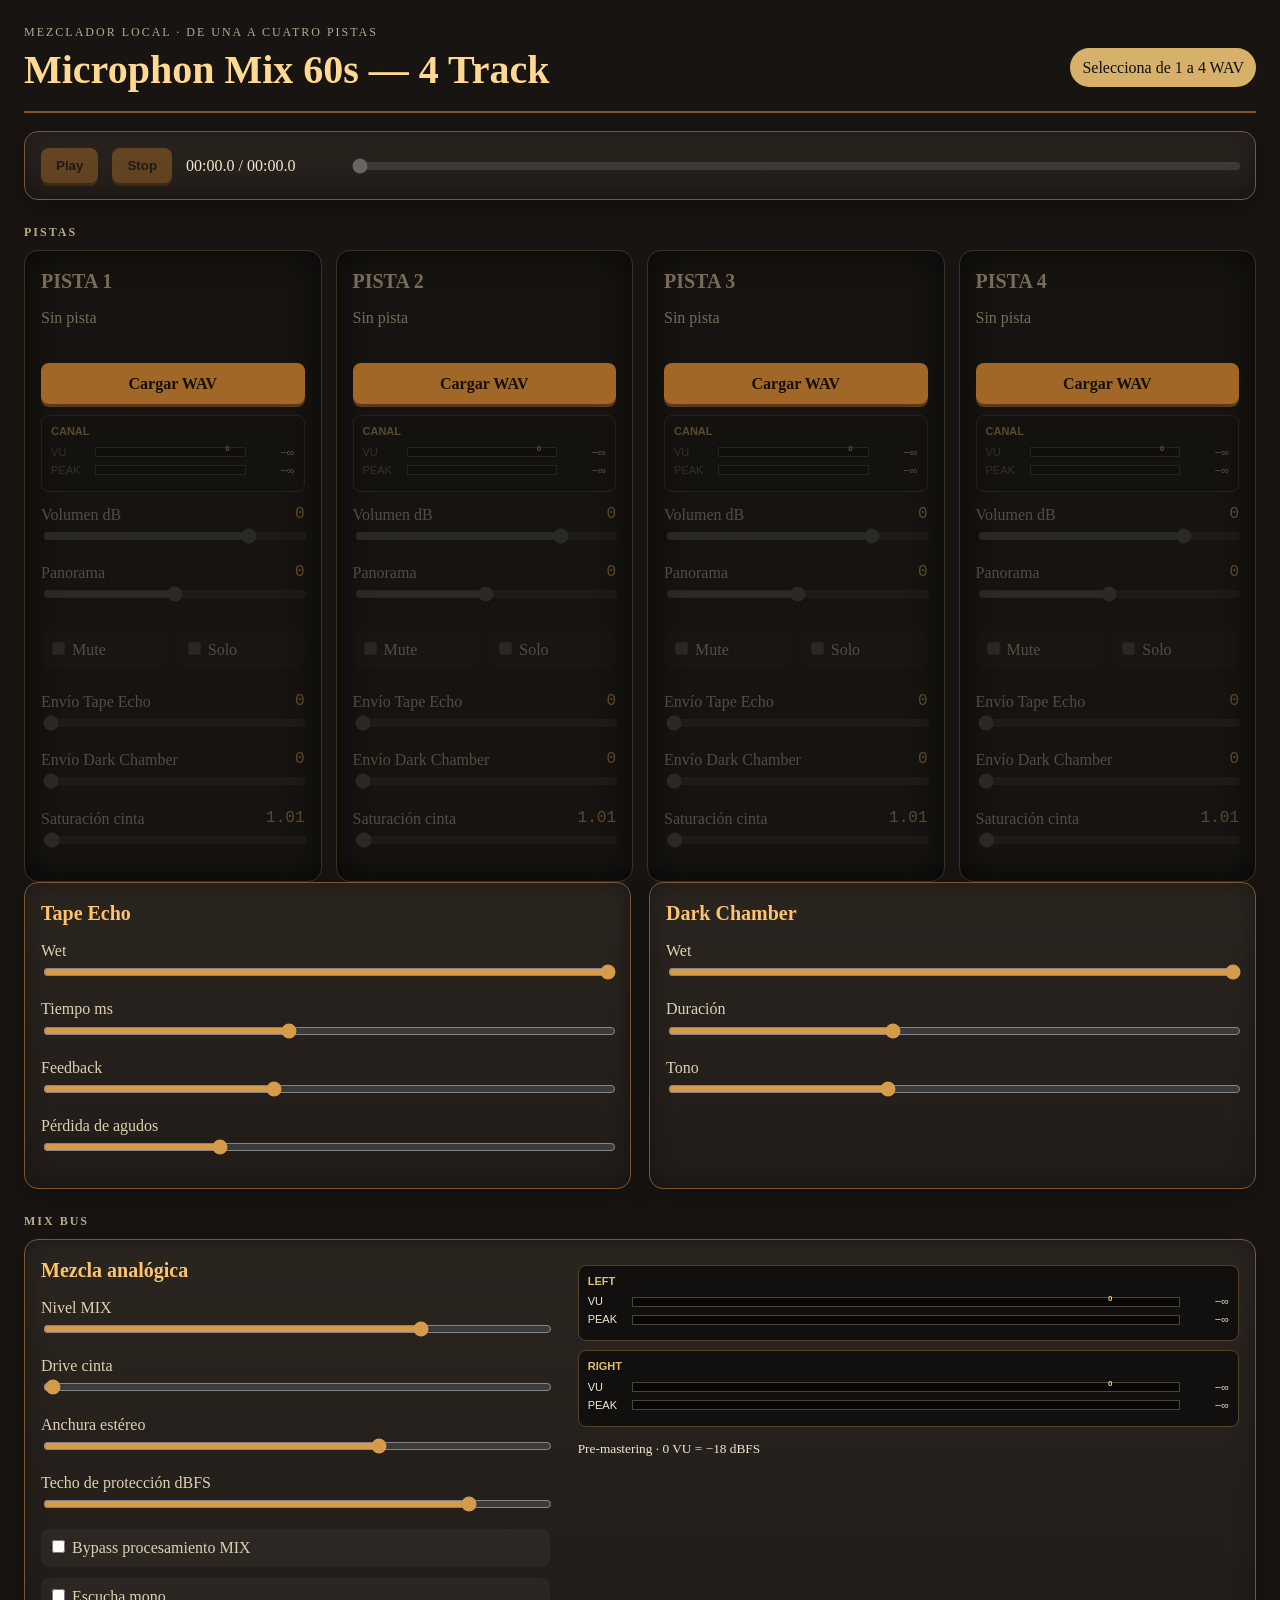
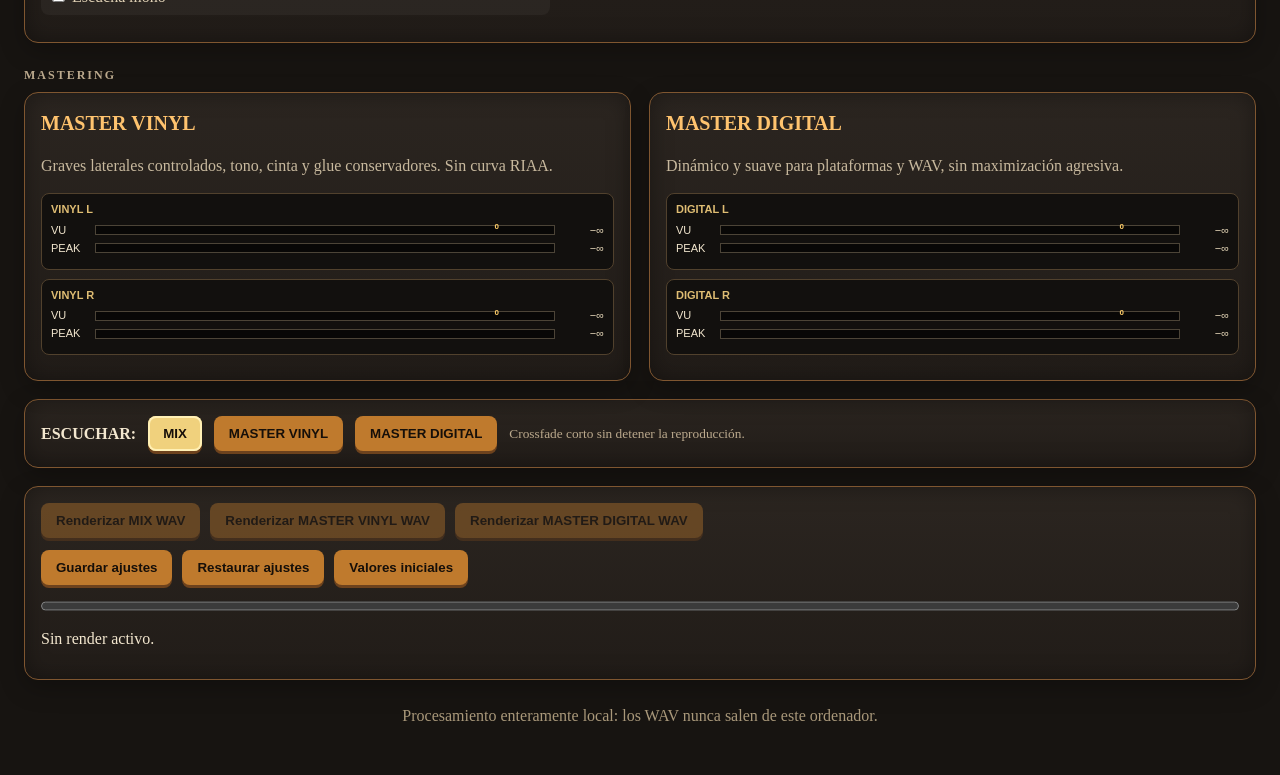
==== mixer4/index.html @ 8c90ec62 "Add distributable four-track mixer" ====
<!doctype html>
<html lang="es">
<head><meta charset="utf-8"><meta name="viewport" content="width=device-width, initial-scale=1"><title>Microphon Mix 60s — 4 Track</title><link rel="stylesheet" href="style.css"></head>
<body><main class="console">
  <header class="hero"><div><p class="eyebrow">Mezclador local · de una a cuatro pistas</p><h1>Microphon Mix 60s — 4 Track</h1></div><div id="loadStatus" class="status">Selecciona de 1 a 4 WAV</div></header>
  <section class="transport panel"><button id="playBtn" data-audio-action disabled>Play</button><button id="stopBtn" data-audio-action disabled>Stop</button><span id="timeDisplay">00:00.0 / 00:00.0</span><input id="position" data-audio-action type="range" min="0" max="1000" value="0" disabled></section>
  <h2 class="section-title">PISTAS</h2><section id="channels" class="channels"></section>
  <section class="rack effects"><div class="panel"><h2>Tape Echo</h2><label>Wet <input data-setting="effects.echo.wet" type="range" min="0" max="1" step="0.01"></label><label>Tiempo ms <input data-setting="effects.echo.time" type="range" min="80" max="900" step="1"></label><label>Feedback <input data-setting="effects.echo.feedback" type="range" min="0" max="0.75" step="0.01"></label><label>Pérdida de agudos <input data-setting="effects.echo.dark" type="range" min="900" max="7000" step="10"></label></div><div class="panel"><h2>Dark Chamber</h2><label>Wet <input data-setting="effects.chamber.wet" type="range" min="0" max="1" step="0.01"></label><label>Duración <input data-setting="effects.chamber.duration" type="range" min="0.4" max="4" step="0.01"></label><label>Tono <input data-setting="effects.chamber.tone" type="range" min="900" max="8000" step="10"></label></div></section>
  <h2 class="section-title">MIX BUS</h2><section class="mix-section panel"><div><h2>Mezcla analógica</h2><label>Nivel MIX <input data-setting="master.level" type="range" min="-18" max="6" step="0.1"></label><label>Drive cinta <input data-setting="master.drive" type="range" min="1" max="3" step="0.01"></label><label>Anchura estéreo <input data-setting="master.width" type="range" min="0" max="1.5" step="0.01"></label><label>Techo de protección dBFS <input data-setting="master.ceiling" type="range" min="-6" max="-0.1" step="0.1"></label><label class="switch"><input data-setting="master.bypass" type="checkbox"> Bypass procesamiento MIX</label><label class="switch"><input data-setting="master.mono" type="checkbox"> Escucha mono</label></div><div class="stereo-meter" id="mixMeters"></div></section>
  <h2 class="section-title">MASTERING</h2><section class="masters"><article class="panel"><h2>MASTER VINYL</h2><p>Graves laterales controlados, tono, cinta y glue conservadores. Sin curva RIAA.</p><div id="vinylMeters"></div></article><article class="panel"><h2>MASTER DIGITAL</h2><p>Dinámico y suave para plataformas y WAV, sin maximización agresiva.</p><div id="digitalMeters"></div></article></section>
  <section class="listen panel"><strong>ESCUCHAR:</strong><button data-route="mix">MIX</button><button data-route="vinyl">MASTER VINYL</button><button data-route="digital">MASTER DIGITAL</button><small>Crossfade corto sin detener la reproducción.</small></section>
  <section class="panel actions"><div class="render-buttons"><button data-render="mix" data-audio-action disabled>Renderizar MIX WAV</button><button data-render="vinyl" data-audio-action disabled>Renderizar MASTER VINYL WAV</button><button data-render="digital" data-audio-action disabled>Renderizar MASTER DIGITAL WAV</button></div><div class="settings-buttons"><button id="saveBtn">Guardar ajustes</button><button id="restoreBtn">Restaurar ajustes</button><button id="defaultsBtn">Valores iniciales</button></div><progress id="renderProgress" value="0" max="100"></progress><span id="renderStatus">Sin render activo.</span><div class="downloads"><a id="download-mix" class="download">Descargar MIX</a><a id="download-vinyl" class="download">Descargar VINYL</a><a id="download-digital" class="download">Descargar DIGITAL</a></div></section>
  <footer>Procesamiento enteramente local: los WAV nunca salen de este ordenador.</footer>
</main><script src="wav_encoder.js"></script><script src="app.js"></script></body></html>
---- mixer4/style.css ----
* { box-sizing: border-box; }
body { margin: 0; background: #171411; color: #f3e7cf; font: 16px/1.45 Georgia, 'Times New Roman', serif; }
.console { max-width: 1320px; margin: 0 auto; padding: 24px; }
.hero { display:flex; justify-content:space-between; gap:18px; align-items:center; border-bottom:2px solid #7f5630; margin-bottom:18px; }
h1 { margin:0 0 12px; font-size:40px; color:#ffd992; } h2 { margin:0 0 10px; color:#ffc36e; font-size:20px; } p { color:#c8b99e; }
.eyebrow,.section-title { margin:0; color:#bba98d; text-transform:uppercase; letter-spacing:2px; font-size:12px; }.section-title{margin:24px 0 8px}.status{color:#101010;background:#d7b16a;padding:8px 12px;border-radius:20px}
.panel{background:linear-gradient(#2b2520,#211c18);border:1px solid #7f5630;border-radius:14px;padding:16px;box-shadow:inset 0 0 22px rgba(0,0,0,.35),0 8px 24px rgba(0,0,0,.25)}
.transport{display:grid;grid-template-columns:auto auto 150px 1fr;gap:14px;align-items:center}.channels{display:grid;grid-template-columns:repeat(4,1fr);gap:14px}.channel{min-width:0}.track-name{height:2.9em;overflow-wrap:anywhere;color:#d8c6a6;margin:0 0 8px}.load-label{display:block;text-align:center;cursor:pointer;border-radius:8px;padding:9px;background:#bf7a2d;color:#160f09;font-weight:bold;box-shadow:0 3px 0 #6d421d}.load-label input{display:none}
.channel.empty{background:#161310;border-color:#3c3023;color:#756b5d;box-shadow:inset 0 0 30px #090807}.channel.empty h2,.channel.empty .track-name{color:#786b57}.channel.empty .channel-controls{opacity:.3}.channel.empty .meter-unit{opacity:.32}.channel.empty .load-label{opacity:.82}
button{cursor:pointer;border:0;border-radius:8px;padding:10px 15px;background:#bf7a2d;color:#160f09;font-weight:bold;box-shadow:0 3px 0 #6d421d}button:disabled,input:disabled{opacity:.4;cursor:not-allowed}button.active{background:#f0d17d;box-shadow:inset 0 0 0 2px #fff0b5,0 3px 0 #6d421d}input[type=range]{width:100%;accent-color:#d59a4a}label{display:block;margin:11px 0;color:#dfd0b4}.value{float:right;color:#ffc36e;font-family:monospace}.switch{padding:7px;background:rgba(255,255,255,.04);border-radius:8px}.mini-buttons{display:grid;grid-template-columns:1fr 1fr;gap:8px}.rack,.masters{display:grid;grid-template-columns:repeat(2,1fr);gap:18px}.mix-section{display:grid;grid-template-columns:1fr 1.3fr;gap:28px}.listen{display:flex;gap:12px;align-items:center;margin:18px 0;flex-wrap:wrap}.listen small{flex:1 1 260px;color:#bba98d}
.meter-unit{margin:9px 0;padding:9px;border-radius:8px;background:#12100e;border:1px solid #51412d;font:11px/1.2 Arial,sans-serif}.meter-unit>strong{display:block;color:#dfbd73;margin-bottom:7px}.meter-row{display:grid;grid-template-columns:38px 1fr 43px;gap:6px;align-items:center;margin:5px 0}.meter-row output{text-align:right;color:#e8d9ba}.meter-track{height:10px;position:relative;background:#080706;border:1px solid #4c4437}.meter-track i{display:block;width:0;height:100%;transition:width 45ms linear;background:linear-gradient(90deg,#497c3c 0 68%,#d29b34 85%,#bd442d 100%)}.vu-zero{position:absolute;left:87%;top:-4px;color:#ffce68;font-size:8px}.meter-unit.clipping{border-color:#ff4030;box-shadow:0 0 10px rgba(255,40,20,.65)}
.actions{display:grid;gap:12px}.render-buttons,.settings-buttons,.downloads{display:flex;flex-wrap:wrap;gap:10px}progress{width:100%;height:18px;accent-color:#d59a4a}.download{display:none;color:#ffd992;font-weight:bold}.download.ready{display:inline-block}footer{padding:24px 0;color:#a9987a;text-align:center}
@media(max-width:1050px){.channels{grid-template-columns:repeat(2,1fr)}}@media(max-width:700px){.channels,.rack,.masters,.mix-section,.transport{grid-template-columns:1fr}.hero{display:block}}
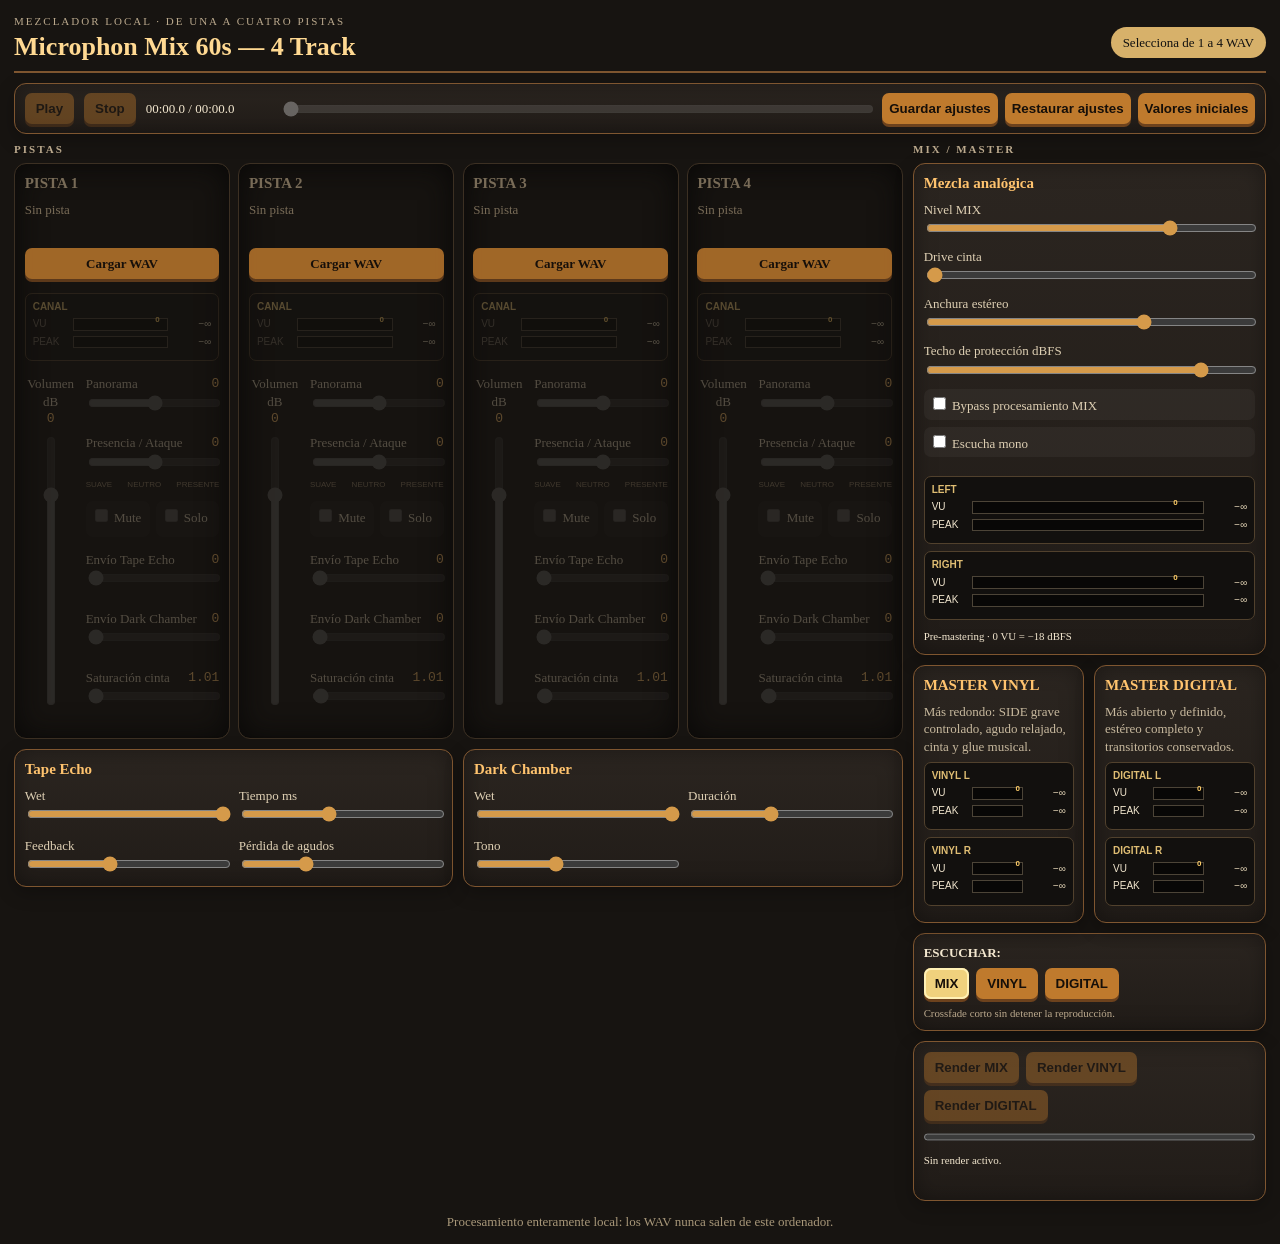
==== commit 51c94f34: "Improve four-track mastering controls and layout" ====
--- a/mixer4/index.html
+++ b/mixer4/index.html
@@ -3,12 +3,17 @@
 <head><meta charset="utf-8"><meta name="viewport" content="width=device-width, initial-scale=1"><title>Microphon Mix 60s — 4 Track</title><link rel="stylesheet" href="style.css"></head>
 <body><main class="console">
   <header class="hero"><div><p class="eyebrow">Mezclador local · de una a cuatro pistas</p><h1>Microphon Mix 60s — 4 Track</h1></div><div id="loadStatus" class="status">Selecciona de 1 a 4 WAV</div></header>
-  <section class="transport panel"><button id="playBtn" data-audio-action disabled>Play</button><button id="stopBtn" data-audio-action disabled>Stop</button><span id="timeDisplay">00:00.0 / 00:00.0</span><input id="position" data-audio-action type="range" min="0" max="1000" value="0" disabled></section>
-  <h2 class="section-title">PISTAS</h2><section id="channels" class="channels"></section>
-  <section class="rack effects"><div class="panel"><h2>Tape Echo</h2><label>Wet <input data-setting="effects.echo.wet" type="range" min="0" max="1" step="0.01"></label><label>Tiempo ms <input data-setting="effects.echo.time" type="range" min="80" max="900" step="1"></label><label>Feedback <input data-setting="effects.echo.feedback" type="range" min="0" max="0.75" step="0.01"></label><label>Pérdida de agudos <input data-setting="effects.echo.dark" type="range" min="900" max="7000" step="10"></label></div><div class="panel"><h2>Dark Chamber</h2><label>Wet <input data-setting="effects.chamber.wet" type="range" min="0" max="1" step="0.01"></label><label>Duración <input data-setting="effects.chamber.duration" type="range" min="0.4" max="4" step="0.01"></label><label>Tono <input data-setting="effects.chamber.tone" type="range" min="900" max="8000" step="10"></label></div></section>
-  <h2 class="section-title">MIX BUS</h2><section class="mix-section panel"><div><h2>Mezcla analógica</h2><label>Nivel MIX <input data-setting="master.level" type="range" min="-18" max="6" step="0.1"></label><label>Drive cinta <input data-setting="master.drive" type="range" min="1" max="3" step="0.01"></label><label>Anchura estéreo <input data-setting="master.width" type="range" min="0" max="1.5" step="0.01"></label><label>Techo de protección dBFS <input data-setting="master.ceiling" type="range" min="-6" max="-0.1" step="0.1"></label><label class="switch"><input data-setting="master.bypass" type="checkbox"> Bypass procesamiento MIX</label><label class="switch"><input data-setting="master.mono" type="checkbox"> Escucha mono</label></div><div class="stereo-meter" id="mixMeters"></div></section>
-  <h2 class="section-title">MASTERING</h2><section class="masters"><article class="panel"><h2>MASTER VINYL</h2><p>Graves laterales controlados, tono, cinta y glue conservadores. Sin curva RIAA.</p><div id="vinylMeters"></div></article><article class="panel"><h2>MASTER DIGITAL</h2><p>Dinámico y suave para plataformas y WAV, sin maximización agresiva.</p><div id="digitalMeters"></div></article></section>
-  <section class="listen panel"><strong>ESCUCHAR:</strong><button data-route="mix">MIX</button><button data-route="vinyl">MASTER VINYL</button><button data-route="digital">MASTER DIGITAL</button><small>Crossfade corto sin detener la reproducción.</small></section>
-  <section class="panel actions"><div class="render-buttons"><button data-render="mix" data-audio-action disabled>Renderizar MIX WAV</button><button data-render="vinyl" data-audio-action disabled>Renderizar MASTER VINYL WAV</button><button data-render="digital" data-audio-action disabled>Renderizar MASTER DIGITAL WAV</button></div><div class="settings-buttons"><button id="saveBtn">Guardar ajustes</button><button id="restoreBtn">Restaurar ajustes</button><button id="defaultsBtn">Valores iniciales</button></div><progress id="renderProgress" value="0" max="100"></progress><span id="renderStatus">Sin render activo.</span><div class="downloads"><a id="download-mix" class="download">Descargar MIX</a><a id="download-vinyl" class="download">Descargar VINYL</a><a id="download-digital" class="download">Descargar DIGITAL</a></div></section>
+  <section class="transport panel"><button id="playBtn" data-audio-action disabled>Play</button><button id="stopBtn" data-audio-action disabled>Stop</button><span id="timeDisplay">00:00.0 / 00:00.0</span><input id="position" data-audio-action type="range" min="0" max="1000" value="0" disabled><div class="settings-buttons"><button id="saveBtn">Guardar ajustes</button><button id="restoreBtn">Restaurar ajustes</button><button id="defaultsBtn">Valores iniciales</button></div></section>
+  <div class="desk">
+    <section class="track-bank"><h2 class="section-title">PISTAS</h2><section id="channels" class="channels"></section>
+      <section class="rack effects"><div class="panel"><h2>Tape Echo</h2><div class="effect-controls"><label>Wet <input data-setting="effects.echo.wet" type="range" min="0" max="1" step="0.01"></label><label>Tiempo ms <input data-setting="effects.echo.time" type="range" min="80" max="900" step="1"></label><label>Feedback <input data-setting="effects.echo.feedback" type="range" min="0" max="0.75" step="0.01"></label><label>Pérdida de agudos <input data-setting="effects.echo.dark" type="range" min="900" max="7000" step="10"></label></div></div><div class="panel"><h2>Dark Chamber</h2><div class="effect-controls"><label>Wet <input data-setting="effects.chamber.wet" type="range" min="0" max="1" step="0.01"></label><label>Duración <input data-setting="effects.chamber.duration" type="range" min="0.4" max="4" step="0.01"></label><label>Tono <input data-setting="effects.chamber.tone" type="range" min="900" max="8000" step="10"></label></div></div></section>
+    </section>
+    <aside class="master-bank"><h2 class="section-title">MIX / MASTER</h2>
+      <section class="mix-section panel"><div><h2>Mezcla analógica</h2><label>Nivel MIX <input data-setting="master.level" type="range" min="-18" max="6" step="0.1"></label><label>Drive cinta <input data-setting="master.drive" type="range" min="1" max="3" step="0.01"></label><label>Anchura estéreo <input data-setting="master.width" type="range" min="0" max="1.5" step="0.01"></label><label>Techo de protección dBFS <input data-setting="master.ceiling" type="range" min="-6" max="-0.1" step="0.1"></label><label class="switch"><input data-setting="master.bypass" type="checkbox"> Bypass procesamiento MIX</label><label class="switch"><input data-setting="master.mono" type="checkbox"> Escucha mono</label></div><div class="stereo-meter" id="mixMeters"></div></section>
+      <section class="masters"><article class="panel"><h2>MASTER VINYL</h2><p>Más redondo: SIDE grave controlado, agudo relajado, cinta y glue musical.</p><div id="vinylMeters"></div></article><article class="panel"><h2>MASTER DIGITAL</h2><p>Más abierto y definido, estéreo completo y transitorios conservados.</p><div id="digitalMeters"></div></article></section>
+      <section class="listen panel"><strong>ESCUCHAR:</strong><div><button data-route="mix">MIX</button><button data-route="vinyl">VINYL</button><button data-route="digital">DIGITAL</button></div><small>Crossfade corto sin detener la reproducción.</small></section>
+      <section class="panel actions"><div class="render-buttons"><button data-render="mix" data-audio-action disabled>Render MIX</button><button data-render="vinyl" data-audio-action disabled>Render VINYL</button><button data-render="digital" data-audio-action disabled>Render DIGITAL</button></div><progress id="renderProgress" value="0" max="100"></progress><span id="renderStatus">Sin render activo.</span><div class="downloads"><a id="download-mix" class="download">Descargar MIX</a><a id="download-vinyl" class="download">Descargar VINYL</a><a id="download-digital" class="download">Descargar DIGITAL</a></div></section>
+    </aside>
+  </div>
   <footer>Procesamiento enteramente local: los WAV nunca salen de este ordenador.</footer>
 </main><script src="wav_encoder.js"></script><script src="app.js"></script></body></html>
--- a/mixer4/style.css
+++ b/mixer4/style.css
@@ -1,13 +1,19 @@
 * { box-sizing: border-box; }
-body { margin: 0; background: #171411; color: #f3e7cf; font: 16px/1.45 Georgia, 'Times New Roman', serif; }
-.console { max-width: 1320px; margin: 0 auto; padding: 24px; }
-.hero { display:flex; justify-content:space-between; gap:18px; align-items:center; border-bottom:2px solid #7f5630; margin-bottom:18px; }
-h1 { margin:0 0 12px; font-size:40px; color:#ffd992; } h2 { margin:0 0 10px; color:#ffc36e; font-size:20px; } p { color:#c8b99e; }
-.eyebrow,.section-title { margin:0; color:#bba98d; text-transform:uppercase; letter-spacing:2px; font-size:12px; }.section-title{margin:24px 0 8px}.status{color:#101010;background:#d7b16a;padding:8px 12px;border-radius:20px}
-.panel{background:linear-gradient(#2b2520,#211c18);border:1px solid #7f5630;border-radius:14px;padding:16px;box-shadow:inset 0 0 22px rgba(0,0,0,.35),0 8px 24px rgba(0,0,0,.25)}
-.transport{display:grid;grid-template-columns:auto auto 150px 1fr;gap:14px;align-items:center}.channels{display:grid;grid-template-columns:repeat(4,1fr);gap:14px}.channel{min-width:0}.track-name{height:2.9em;overflow-wrap:anywhere;color:#d8c6a6;margin:0 0 8px}.load-label{display:block;text-align:center;cursor:pointer;border-radius:8px;padding:9px;background:#bf7a2d;color:#160f09;font-weight:bold;box-shadow:0 3px 0 #6d421d}.load-label input{display:none}
+html, body { min-height: 100%; }
+body { margin: 0; background: #171411; color: #f3e7cf; font: clamp(13px,.78vw,16px)/1.35 Georgia, 'Times New Roman', serif; }
+.console { width: 100%; min-height: 100vh; margin: 0 auto; padding: clamp(10px,1.1vw,22px); }
+.hero { min-height:54px; display:flex; justify-content:space-between; gap:18px; align-items:center; border-bottom:2px solid #7f5630; margin-bottom:10px; }
+h1 { margin:0 0 7px; font-size:clamp(26px,2vw,39px); color:#ffd992; } h2 { margin:0 0 7px; color:#ffc36e; font-size:clamp(15px,1vw,20px); } p { color:#c8b99e; }
+.eyebrow,.section-title { margin:0; color:#bba98d; text-transform:uppercase; letter-spacing:2px; font-size:11px; }.section-title{margin:8px 0 6px}.status{color:#101010;background:#d7b16a;padding:7px 12px;border-radius:20px;white-space:nowrap}
+.panel{background:linear-gradient(#2b2520,#211c18);border:1px solid #7f5630;border-radius:12px;padding:clamp(9px,.75vw,15px);box-shadow:inset 0 0 22px rgba(0,0,0,.35),0 6px 18px rgba(0,0,0,.25)}
+.transport{display:grid;grid-template-columns:auto auto 125px minmax(180px,1fr) auto;gap:10px;align-items:center;padding-block:9px}.settings-buttons{display:flex;gap:7px}
+.desk{display:grid;grid-template-columns:minmax(800px,4fr) minmax(310px,1.25fr);gap:clamp(10px,.8vw,16px);align-items:start}.channels{display:grid;grid-template-columns:repeat(4,minmax(185px,1fr));gap:clamp(8px,.65vw,13px)}.channel{min-width:0;min-height:clamp(515px,64vh,690px);display:flex;flex-direction:column}.track-name{height:2.6em;overflow-wrap:anywhere;color:#d8c6a6;margin:0 0 6px}.load-label{display:block;text-align:center;cursor:pointer;border-radius:7px;padding:7px;background:#bf7a2d;color:#160f09;font-weight:bold;box-shadow:0 3px 0 #6d421d}.load-label input{display:none}
 .channel.empty{background:#161310;border-color:#3c3023;color:#756b5d;box-shadow:inset 0 0 30px #090807}.channel.empty h2,.channel.empty .track-name{color:#786b57}.channel.empty .channel-controls{opacity:.3}.channel.empty .meter-unit{opacity:.32}.channel.empty .load-label{opacity:.82}
-button{cursor:pointer;border:0;border-radius:8px;padding:10px 15px;background:#bf7a2d;color:#160f09;font-weight:bold;box-shadow:0 3px 0 #6d421d}button:disabled,input:disabled{opacity:.4;cursor:not-allowed}button.active{background:#f0d17d;box-shadow:inset 0 0 0 2px #fff0b5,0 3px 0 #6d421d}input[type=range]{width:100%;accent-color:#d59a4a}label{display:block;margin:11px 0;color:#dfd0b4}.value{float:right;color:#ffc36e;font-family:monospace}.switch{padding:7px;background:rgba(255,255,255,.04);border-radius:8px}.mini-buttons{display:grid;grid-template-columns:1fr 1fr;gap:8px}.rack,.masters{display:grid;grid-template-columns:repeat(2,1fr);gap:18px}.mix-section{display:grid;grid-template-columns:1fr 1.3fr;gap:28px}.listen{display:flex;gap:12px;align-items:center;margin:18px 0;flex-wrap:wrap}.listen small{flex:1 1 260px;color:#bba98d}
-.meter-unit{margin:9px 0;padding:9px;border-radius:8px;background:#12100e;border:1px solid #51412d;font:11px/1.2 Arial,sans-serif}.meter-unit>strong{display:block;color:#dfbd73;margin-bottom:7px}.meter-row{display:grid;grid-template-columns:38px 1fr 43px;gap:6px;align-items:center;margin:5px 0}.meter-row output{text-align:right;color:#e8d9ba}.meter-track{height:10px;position:relative;background:#080706;border:1px solid #4c4437}.meter-track i{display:block;width:0;height:100%;transition:width 45ms linear;background:linear-gradient(90deg,#497c3c 0 68%,#d29b34 85%,#bd442d 100%)}.vu-zero{position:absolute;left:87%;top:-4px;color:#ffce68;font-size:8px}.meter-unit.clipping{border-color:#ff4030;box-shadow:0 0 10px rgba(255,40,20,.65)}
-.actions{display:grid;gap:12px}.render-buttons,.settings-buttons,.downloads{display:flex;flex-wrap:wrap;gap:10px}progress{width:100%;height:18px;accent-color:#d59a4a}.download{display:none;color:#ffd992;font-weight:bold}.download.ready{display:inline-block}footer{padding:24px 0;color:#a9987a;text-align:center}
-@media(max-width:1050px){.channels{grid-template-columns:repeat(2,1fr)}}@media(max-width:700px){.channels,.rack,.masters,.mix-section,.transport{grid-template-columns:1fr}.hero{display:block}}
+button{cursor:pointer;border:0;border-radius:7px;padding:8px 11px;background:#bf7a2d;color:#160f09;font-weight:bold;box-shadow:0 3px 0 #6d421d}button:disabled,input:disabled{opacity:.4;cursor:not-allowed}button.active{background:#f0d17d;box-shadow:inset 0 0 0 2px #fff0b5,0 3px 0 #6d421d}input[type=range]{width:100%;accent-color:#d59a4a}label{display:block;margin:7px 0;color:#dfd0b4}.value{float:right;color:#ffc36e;font-family:monospace}.switch{padding:5px;background:rgba(255,255,255,.04);border-radius:7px}.mini-buttons{display:grid;grid-template-columns:1fr 1fr;gap:6px}.channel-controls{flex:1;display:grid;grid-template-columns:clamp(52px,3.4vw,70px) minmax(0,1fr);grid-auto-rows:min-content;column-gap:9px}.channel-controls>label:first-child{grid-row:1/8;text-align:center}.channel-controls>label:first-child .value{float:none;display:block}.channel-controls>label:first-child input{display:block;width:22px;height:clamp(170px,30vh,320px);margin:8px auto;writing-mode:vertical-lr;direction:rtl}.channel-controls>.presence-scale{grid-column:2;display:flex;justify-content:space-between;margin-top:-6px;color:#9f8c70;font:8px Arial,sans-serif}.channel-controls>.mini-buttons,.channel-controls>label:not(:first-child){grid-column:2}
+.rack,.masters{display:grid;grid-template-columns:repeat(2,minmax(0,1fr));gap:10px}.rack{margin-top:10px}.effect-controls{display:grid;grid-template-columns:repeat(4,minmax(0,1fr));gap:10px}.effect-controls label{margin:0}.master-bank{min-width:0}.mix-section{display:grid;grid-template-columns:1fr;gap:5px}.masters{margin-top:10px}.masters p{min-height:3.7em;margin:4px 0}.listen{display:grid;gap:7px;margin:10px 0}.listen>div,.render-buttons,.downloads{display:flex;flex-wrap:wrap;gap:7px}.listen small{color:#bba98d}
+.meter-unit{margin:7px 0;padding:7px;border-radius:7px;background:#12100e;border:1px solid #51412d;font:10px/1.2 Arial,sans-serif}.meter-unit>strong{display:block;color:#dfbd73;margin-bottom:5px}.meter-row{display:grid;grid-template-columns:35px 1fr 38px;gap:5px;align-items:center;margin:5px 0}.meter-row output{text-align:right;color:#e8d9ba}.meter-track{height:clamp(10px,1.4vh,15px);position:relative;background:#080706;border:1px solid #4c4437}.meter-track i{display:block;width:0;height:100%;transition:width 45ms linear;background:linear-gradient(90deg,#497c3c 0 68%,#d29b34 85%,#bd442d 100%)}.vu-zero{position:absolute;left:87%;top:-4px;color:#ffce68;font-size:8px}.meter-unit.clipping{border-color:#ff4030;box-shadow:0 0 10px rgba(255,40,20,.65)}
+.actions{display:grid;gap:9px}.actions #renderStatus{font-size:11px;overflow-wrap:anywhere}.downloads{min-height:1em}progress{width:100%;height:14px;accent-color:#d59a4a}.download{display:none;color:#ffd992;font-weight:bold}.download.ready{display:inline-block}footer{padding:12px 0 0;color:#a9987a;text-align:center}
+@media (max-height:850px) and (min-width:1200px){.channel{min-height:535px}.channel-controls>label:first-child input{height:180px}.panel{padding:9px}.masters p{display:none}.rack label{font-size:11px}}
+@media(max-width:1450px){.desk{grid-template-columns:minmax(760px,3.4fr) minmax(300px,1.35fr)}.settings-buttons button{padding-inline:7px}.effect-controls{grid-template-columns:repeat(2,1fr)}}
+@media(max-width:1100px){.console{min-width:1020px}.desk{grid-template-columns:minmax(760px,1fr) 310px;overflow:visible}.transport{grid-template-columns:auto auto 115px minmax(150px,1fr)}.settings-buttons{grid-column:1/-1;justify-content:flex-end}}
+@media(max-width:700px){body{overflow-x:auto}.hero{display:block}.console{min-width:820px}.desk{grid-template-columns:1fr}.master-bank{display:grid;grid-template-columns:1fr 1fr;gap:10px}.master-bank>.section-title{grid-column:1/-1}.masters{margin:0}.listen,.actions{margin:0}.rack{grid-template-columns:1fr 1fr}}
